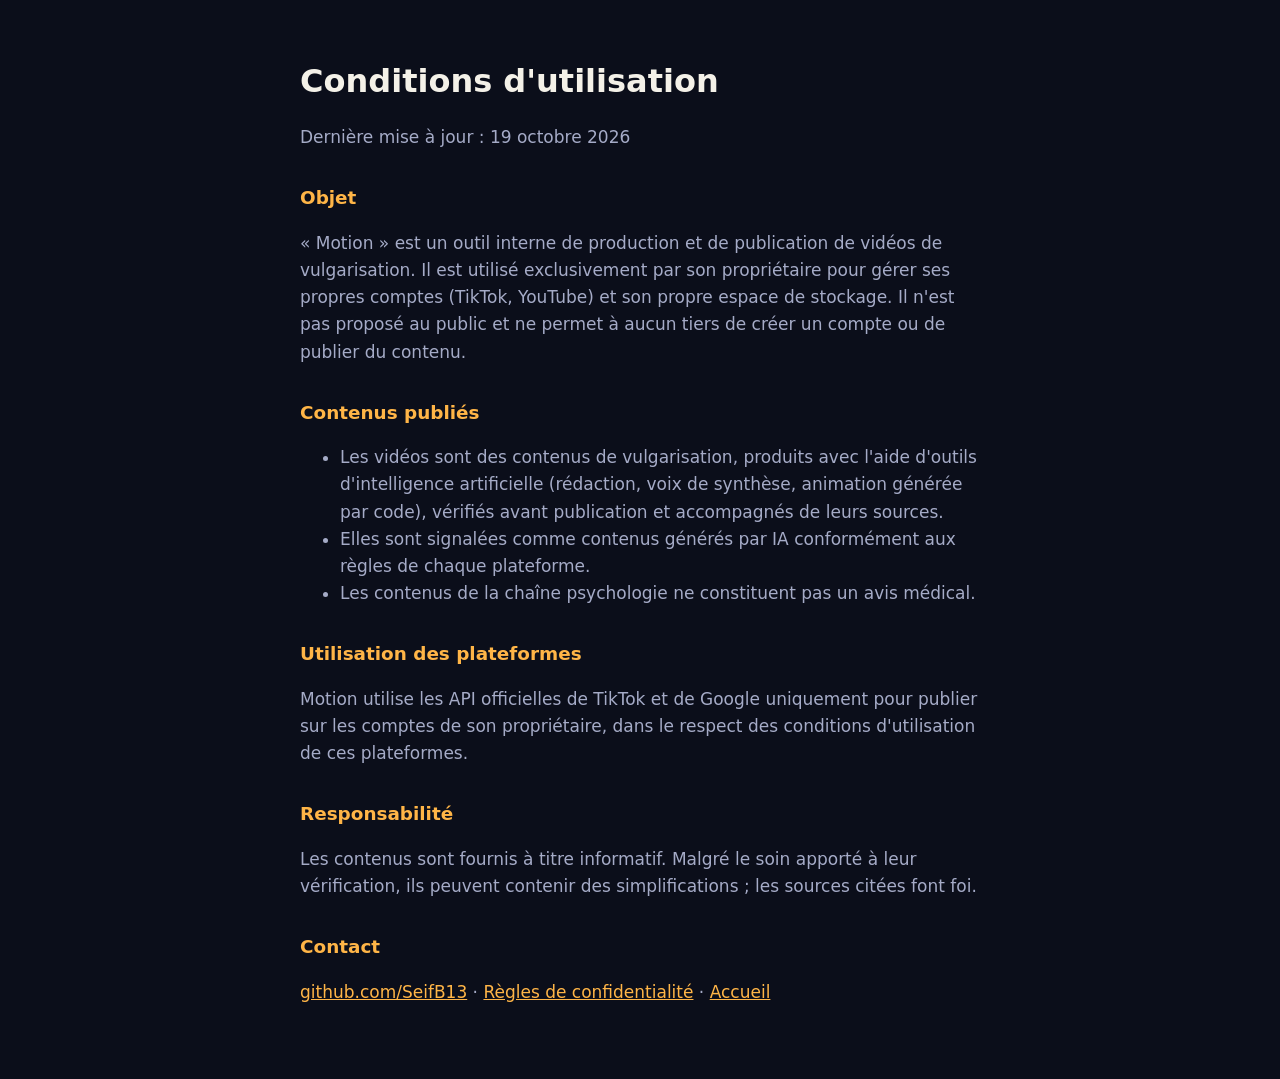
==== conditions.html @ a912bd1f "Page des conditions d'utilisation Co-Authored-By: Claude Opus 5.5 <noreply@anthropic.com>" ====
<!doctype html>
<html lang="fr">
<head>
  <meta charset="utf-8">
  <meta name="viewport" content="width=device-width, initial-scale=1">
  <title>Conditions d'utilisation — Motion</title>
  <style>
    :root { --bg: #0b0e1a; --ink: #f4f1e8; --dim: #a5abc7; --accent: #ffb547; }
    * { box-sizing: border-box; }
    body { margin: 0; background: var(--bg); color: var(--ink); font: 17px/1.6 system-ui, -apple-system, "Segoe UI", sans-serif; }
    main { max-width: 720px; margin: 0 auto; padding: 56px 20px; }
    h1 { font-size: 2rem; margin: 0 0 4px; }
    h2 { font-size: 1.15rem; margin-top: 32px; color: var(--accent); }
    p, li { color: var(--dim); }
    a { color: var(--accent); }
  </style>
</head>
<body>
  <main>
    <h1>Conditions d'utilisation</h1>
    <p>Dernière mise à jour : 19 octobre 2026</p>

    <h2>Objet</h2>
    <p>« Motion » est un outil interne de production et de publication de vidéos de vulgarisation. Il est utilisé exclusivement par son propriétaire pour gérer ses propres comptes (TikTok, YouTube) et son propre espace de stockage. Il n'est pas proposé au public et ne permet à aucun tiers de créer un compte ou de publier du contenu.</p>

    <h2>Contenus publiés</h2>
    <ul>
      <li>Les vidéos sont des contenus de vulgarisation, produits avec l'aide d'outils d'intelligence artificielle (rédaction, voix de synthèse, animation générée par code), vérifiés avant publication et accompagnés de leurs sources.</li>
      <li>Elles sont signalées comme contenus générés par IA conformément aux règles de chaque plateforme.</li>
      <li>Les contenus de la chaîne psychologie ne constituent pas un avis médical.</li>
    </ul>

    <h2>Utilisation des plateformes</h2>
    <p>Motion utilise les API officielles de TikTok et de Google uniquement pour publier sur les comptes de son propriétaire, dans le respect des conditions d'utilisation de ces plateformes.</p>

    <h2>Responsabilité</h2>
    <p>Les contenus sont fournis à titre informatif. Malgré le soin apporté à leur vérification, ils peuvent contenir des simplifications ; les sources citées font foi.</p>

    <h2>Contact</h2>
    <p><a href="https://github.com/SeifB13">github.com/SeifB13</a> · <a href="confidentialite.html">Règles de confidentialité</a> · <a href="index.html">Accueil</a></p>
  </main>
</body>
</html>
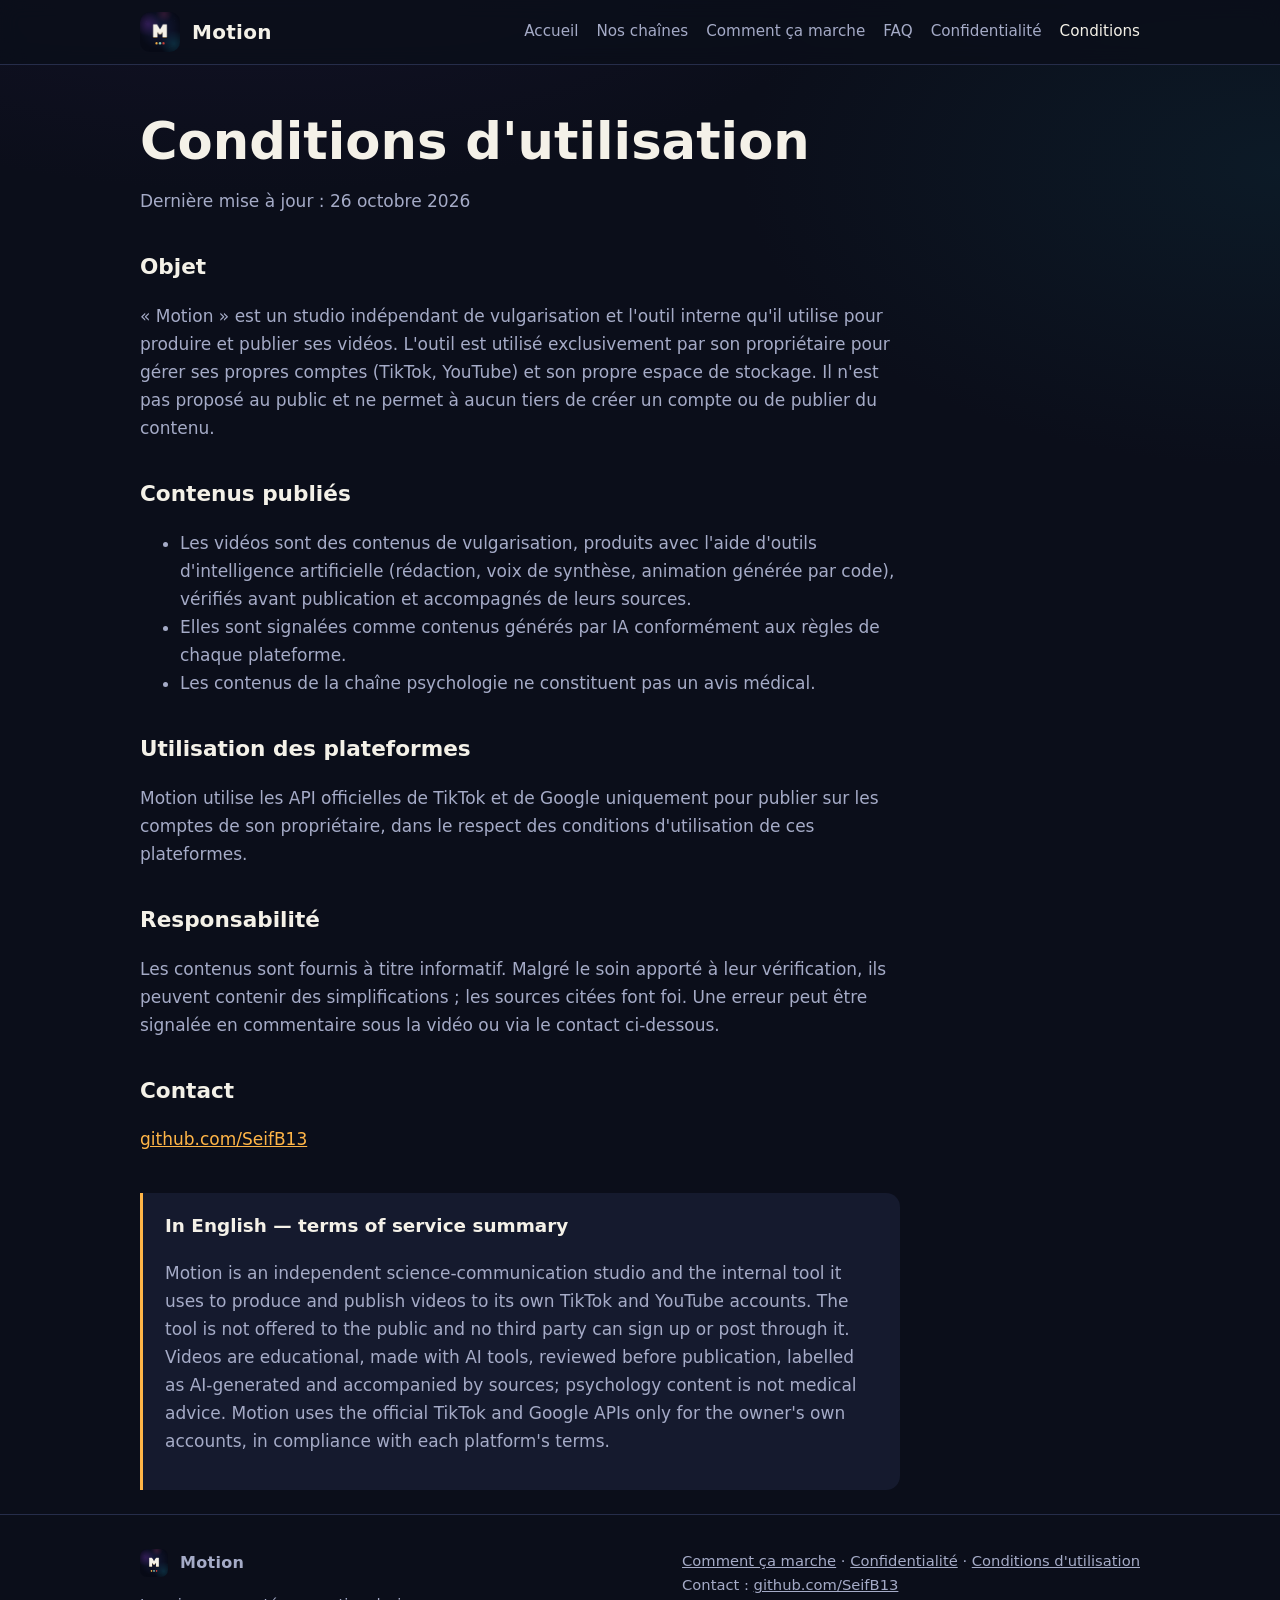
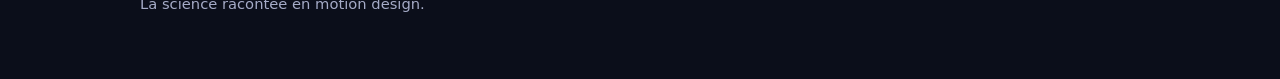
==== commit 79f7f309: "Site Motion complet : accueil (chaînes, vidéos, engagements, FAQ), comment ça marche, favicon et icô" ====
--- a/conditions.html
+++ b/conditions.html
@@ -4,40 +4,67 @@
   <meta charset="utf-8">
   <meta name="viewport" content="width=device-width, initial-scale=1">
   <title>Conditions d'utilisation — Motion</title>
-  <style>
-    :root { --bg: #0b0e1a; --ink: #f4f1e8; --dim: #a5abc7; --accent: #ffb547; }
-    * { box-sizing: border-box; }
-    body { margin: 0; background: var(--bg); color: var(--ink); font: 17px/1.6 system-ui, -apple-system, "Segoe UI", sans-serif; }
-    main { max-width: 720px; margin: 0 auto; padding: 56px 20px; }
-    h1 { font-size: 2rem; margin: 0 0 4px; }
-    h2 { font-size: 1.15rem; margin-top: 32px; color: var(--accent); }
-    p, li { color: var(--dim); }
-    a { color: var(--accent); }
-  </style>
+  <meta name="description" content="Conditions d'utilisation de Motion.">
+  <link rel="icon" href="favicon.ico" sizes="any">
+  <link rel="icon" type="image/png" sizes="32x32" href="img/favicon-32.png">
+  <link rel="icon" type="image/png" sizes="192x192" href="img/icon-192.png">
+  <link rel="apple-touch-icon" href="img/apple-touch-icon.png">
+  <link rel="stylesheet" href="style.css">
 </head>
 <body>
-  <main>
-    <h1>Conditions d'utilisation</h1>
-    <p>Dernière mise à jour : 19 octobre 2026</p>
+  <header class="site">
+    <div class="wrap">
+      <a class="brand" href="index.html"><img src="img/icon-192.png" alt="">Motion</a>
+      <nav class="main">
+        <a href="index.html">Accueil</a>
+        <a href="index.html#chaines">Nos chaînes</a>
+        <a href="fonctionnement.html">Comment ça marche</a>
+        <a href="index.html#faq">FAQ</a>
+        <a href="confidentialite.html">Confidentialité</a>
+        <a href="conditions.html" aria-current="page">Conditions</a>
+      </nav>
+    </div>
+  </header>
 
-    <h2>Objet</h2>
-    <p>« Motion » est un outil interne de production et de publication de vidéos de vulgarisation. Il est utilisé exclusivement par son propriétaire pour gérer ses propres comptes (TikTok, YouTube) et son propre espace de stockage. Il n'est pas proposé au public et ne permet à aucun tiers de créer un compte ou de publier du contenu.</p>
+  <main class="wrap">
+    <article class="doc">
+      <h1>Conditions d'utilisation</h1>
+      <p>Dernière mise à jour : 26 octobre 2026</p>
 
-    <h2>Contenus publiés</h2>
-    <ul>
-      <li>Les vidéos sont des contenus de vulgarisation, produits avec l'aide d'outils d'intelligence artificielle (rédaction, voix de synthèse, animation générée par code), vérifiés avant publication et accompagnés de leurs sources.</li>
-      <li>Elles sont signalées comme contenus générés par IA conformément aux règles de chaque plateforme.</li>
-      <li>Les contenus de la chaîne psychologie ne constituent pas un avis médical.</li>
-    </ul>
+      <h2>Objet</h2>
+      <p>« Motion » est un studio indépendant de vulgarisation et l'outil interne qu'il utilise pour produire et publier ses vidéos. L'outil est utilisé exclusivement par son propriétaire pour gérer ses propres comptes (TikTok, YouTube) et son propre espace de stockage. Il n'est pas proposé au public et ne permet à aucun tiers de créer un compte ou de publier du contenu.</p>
 
-    <h2>Utilisation des plateformes</h2>
-    <p>Motion utilise les API officielles de TikTok et de Google uniquement pour publier sur les comptes de son propriétaire, dans le respect des conditions d'utilisation de ces plateformes.</p>
+      <h2>Contenus publiés</h2>
+      <ul>
+        <li>Les vidéos sont des contenus de vulgarisation, produits avec l'aide d'outils d'intelligence artificielle (rédaction, voix de synthèse, animation générée par code), vérifiés avant publication et accompagnés de leurs sources.</li>
+        <li>Elles sont signalées comme contenus générés par IA conformément aux règles de chaque plateforme.</li>
+        <li>Les contenus de la chaîne psychologie ne constituent pas un avis médical.</li>
+      </ul>
 
-    <h2>Responsabilité</h2>
-    <p>Les contenus sont fournis à titre informatif. Malgré le soin apporté à leur vérification, ils peuvent contenir des simplifications ; les sources citées font foi.</p>
+      <h2>Utilisation des plateformes</h2>
+      <p>Motion utilise les API officielles de TikTok et de Google uniquement pour publier sur les comptes de son propriétaire, dans le respect des conditions d'utilisation de ces plateformes.</p>
 
-    <h2>Contact</h2>
-    <p><a href="https://github.com/SeifB13">github.com/SeifB13</a> · <a href="confidentialite.html">Règles de confidentialité</a> · <a href="index.html">Accueil</a></p>
+      <h2>Responsabilité</h2>
+      <p>Les contenus sont fournis à titre informatif. Malgré le soin apporté à leur vérification, ils peuvent contenir des simplifications ; les sources citées font foi. Une erreur peut être signalée en commentaire sous la vidéo ou via le contact ci-dessous.</p>
+
+      <h2>Contact</h2>
+      <p><a href="https://github.com/SeifB13">github.com/SeifB13</a></p>
+
+      <div class="en">
+        <h3>In English — terms of service summary</h3>
+        <p>Motion is an independent science-communication studio and the internal tool it uses to produce and publish videos to its own TikTok and YouTube accounts. The tool is not offered to the public and no third party can sign up or post through it. Videos are educational, made with AI tools, reviewed before publication, labelled as AI-generated and accompanied by sources; psychology content is not medical advice. Motion uses the official TikTok and Google APIs only for the owner's own accounts, in compliance with each platform's terms.</p>
+      </div>
+    </article>
   </main>
+
+  <footer class="site">
+    <div class="wrap">
+      <div><a class="brand" href="index.html"><img src="img/icon-192.png" alt="">Motion</a><p>La science racontée en motion design.</p></div>
+      <div>
+        <a href="fonctionnement.html">Comment ça marche</a> · <a href="confidentialite.html">Confidentialité</a> · <a href="conditions.html">Conditions d'utilisation</a><br>
+        Contact : <a href="https://github.com/SeifB13">github.com/SeifB13</a>
+      </div>
+    </div>
+  </footer>
 </body>
 </html>
--- a/style.css
+++ b/style.css
@@ -0,0 +1,86 @@
+/* Motion — feuille de style commune (même univers que l'icône : nuit étoilée, crème, ambre) */
+:root {
+  --bg: #0b0e1a;
+  --bg2: #141a33;
+  --card: #151a2e;
+  --line: #262d4a;
+  --ink: #f4f1e8;
+  --dim: #a5abc7;
+  --accent: #ffb547;
+  --mint: #8fd9c9;
+  --red: #d8433a;
+}
+* { box-sizing: border-box; }
+html { scroll-behavior: smooth; }
+body {
+  margin: 0;
+  color: var(--ink);
+  background: radial-gradient(1200px 600px at 20% -10%, #2a1d4d55, transparent 60%), radial-gradient(900px 500px at 100% 10%, #0f3b4a44, transparent 60%), var(--bg);
+  font: 17px/1.65 system-ui, -apple-system, "Segoe UI", Roboto, sans-serif;
+}
+a { color: var(--accent); }
+img { max-width: 100%; display: block; }
+.wrap { max-width: 1040px; margin: 0 auto; padding: 0 20px; }
+
+/* En-tête */
+header.site { position: sticky; top: 0; z-index: 10; background: #0b0e1acc; backdrop-filter: blur(10px); border-bottom: 1px solid var(--line); }
+header.site .wrap { display: flex; align-items: center; justify-content: space-between; gap: 16px; padding-top: 12px; padding-bottom: 12px; flex-wrap: wrap; }
+.brand { display: flex; align-items: center; gap: 12px; color: var(--ink); text-decoration: none; font-weight: 800; font-size: 1.25rem; letter-spacing: .3px; }
+.brand img { width: 40px; height: 40px; border-radius: 10px; }
+nav.main { display: flex; gap: 18px; flex-wrap: wrap; font-size: .95rem; }
+nav.main a { color: var(--dim); text-decoration: none; }
+nav.main a:hover, nav.main a[aria-current] { color: var(--ink); }
+
+/* Sections */
+section { padding: 64px 0; border-bottom: 1px solid var(--line); }
+section:last-of-type { border-bottom: 0; }
+h1 { font-size: clamp(2rem, 5vw, 3.2rem); line-height: 1.12; margin: 0 0 16px; }
+h2 { font-size: clamp(1.5rem, 3.5vw, 2.1rem); margin: 0 0 12px; }
+h3 { font-size: 1.15rem; margin: 0 0 6px; }
+.lead { font-size: 1.15rem; color: var(--dim); max-width: 640px; }
+p, li { color: var(--dim); }
+strong { color: var(--ink); }
+.kicker { color: var(--accent); font-weight: 700; text-transform: uppercase; letter-spacing: 2px; font-size: .8rem; margin-bottom: 8px; }
+
+/* Accueil */
+.hero { display: grid; grid-template-columns: 1.3fr 1fr; gap: 40px; align-items: center; padding: 72px 0 64px; }
+.hero .icon { width: min(320px, 100%); justify-self: center; border-radius: 22%; box-shadow: 0 30px 80px #000a, 0 0 0 1px #ffffff14; }
+.dots { display: flex; gap: 10px; margin: 18px 0 26px; }
+.dots span { width: 14px; height: 14px; border-radius: 50%; }
+.btn { display: inline-block; padding: 12px 20px; border-radius: 12px; background: var(--accent); color: #1b1306; font-weight: 800; text-decoration: none; margin: 4px 8px 4px 0; }
+.btn.ghost { background: transparent; color: var(--ink); border: 1px solid var(--line); }
+
+.grid3 { display: grid; grid-template-columns: repeat(3, 1fr); gap: 18px; margin-top: 28px; }
+.card { background: var(--card); border: 1px solid var(--line); border-radius: 18px; padding: 22px; }
+.card img.logo { width: 84px; height: 84px; border-radius: 50%; margin-bottom: 14px; }
+.card .links { margin-top: 12px; font-size: .95rem; }
+.card .links a { margin-right: 12px; }
+
+.steps { counter-reset: s; display: grid; grid-template-columns: repeat(3, 1fr); gap: 18px; margin-top: 28px; }
+.steps .card::before { counter-increment: s; content: counter(s); display: inline-grid; place-items: center; width: 34px; height: 34px; border-radius: 50%; background: var(--accent); color: #1b1306; font-weight: 800; margin-bottom: 10px; }
+
+.covers { display: grid; grid-template-columns: repeat(6, 1fr); gap: 12px; margin-top: 28px; }
+.covers a { text-decoration: none; color: var(--dim); font-size: .8rem; }
+.covers img { border-radius: 12px; aspect-ratio: 9 / 16; object-fit: cover; width: 100%; margin-bottom: 6px; border: 1px solid var(--line); }
+
+details { background: var(--card); border: 1px solid var(--line); border-radius: 14px; padding: 14px 18px; margin: 10px 0; }
+summary { cursor: pointer; font-weight: 700; color: var(--ink); }
+
+/* Pages de texte */
+.doc { max-width: 760px; padding: 48px 0 24px; }
+.doc h2 { font-size: 1.35rem; margin-top: 34px; }
+.en { margin-top: 40px; padding: 18px 22px; border-left: 3px solid var(--accent); background: var(--card); border-radius: 0 14px 14px 0; }
+
+/* Pied de page */
+footer.site { border-top: 1px solid var(--line); padding: 34px 0 48px; font-size: .92rem; color: var(--dim); }
+footer.site .wrap { display: flex; justify-content: space-between; gap: 20px; flex-wrap: wrap; }
+footer.site a { color: var(--dim); }
+footer.site .brand { font-size: 1rem; }
+footer.site .brand img { width: 28px; height: 28px; border-radius: 7px; }
+
+@media (max-width: 820px) {
+  .hero { grid-template-columns: 1fr; padding-top: 40px; }
+  .hero .icon { width: 200px; order: -1; }
+  .grid3, .steps { grid-template-columns: 1fr; }
+  .covers { grid-template-columns: repeat(3, 1fr); }
+}
